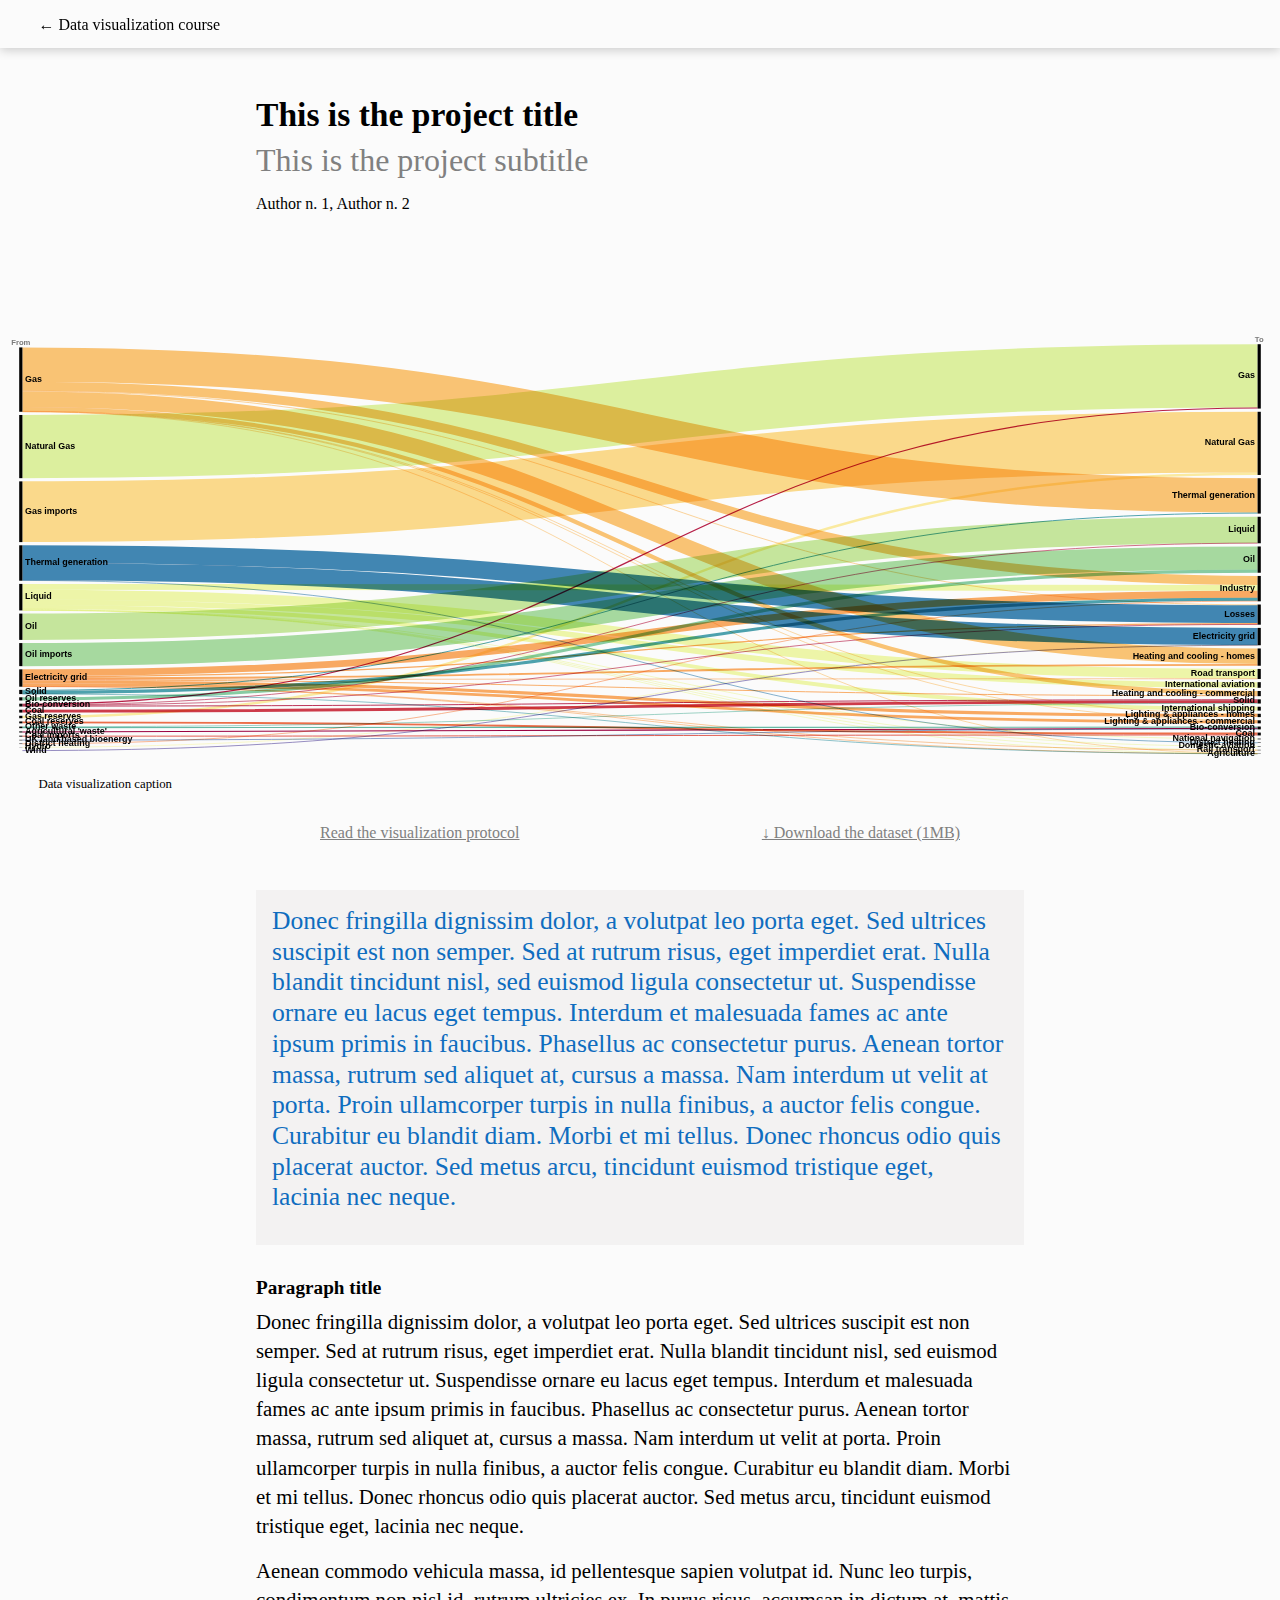
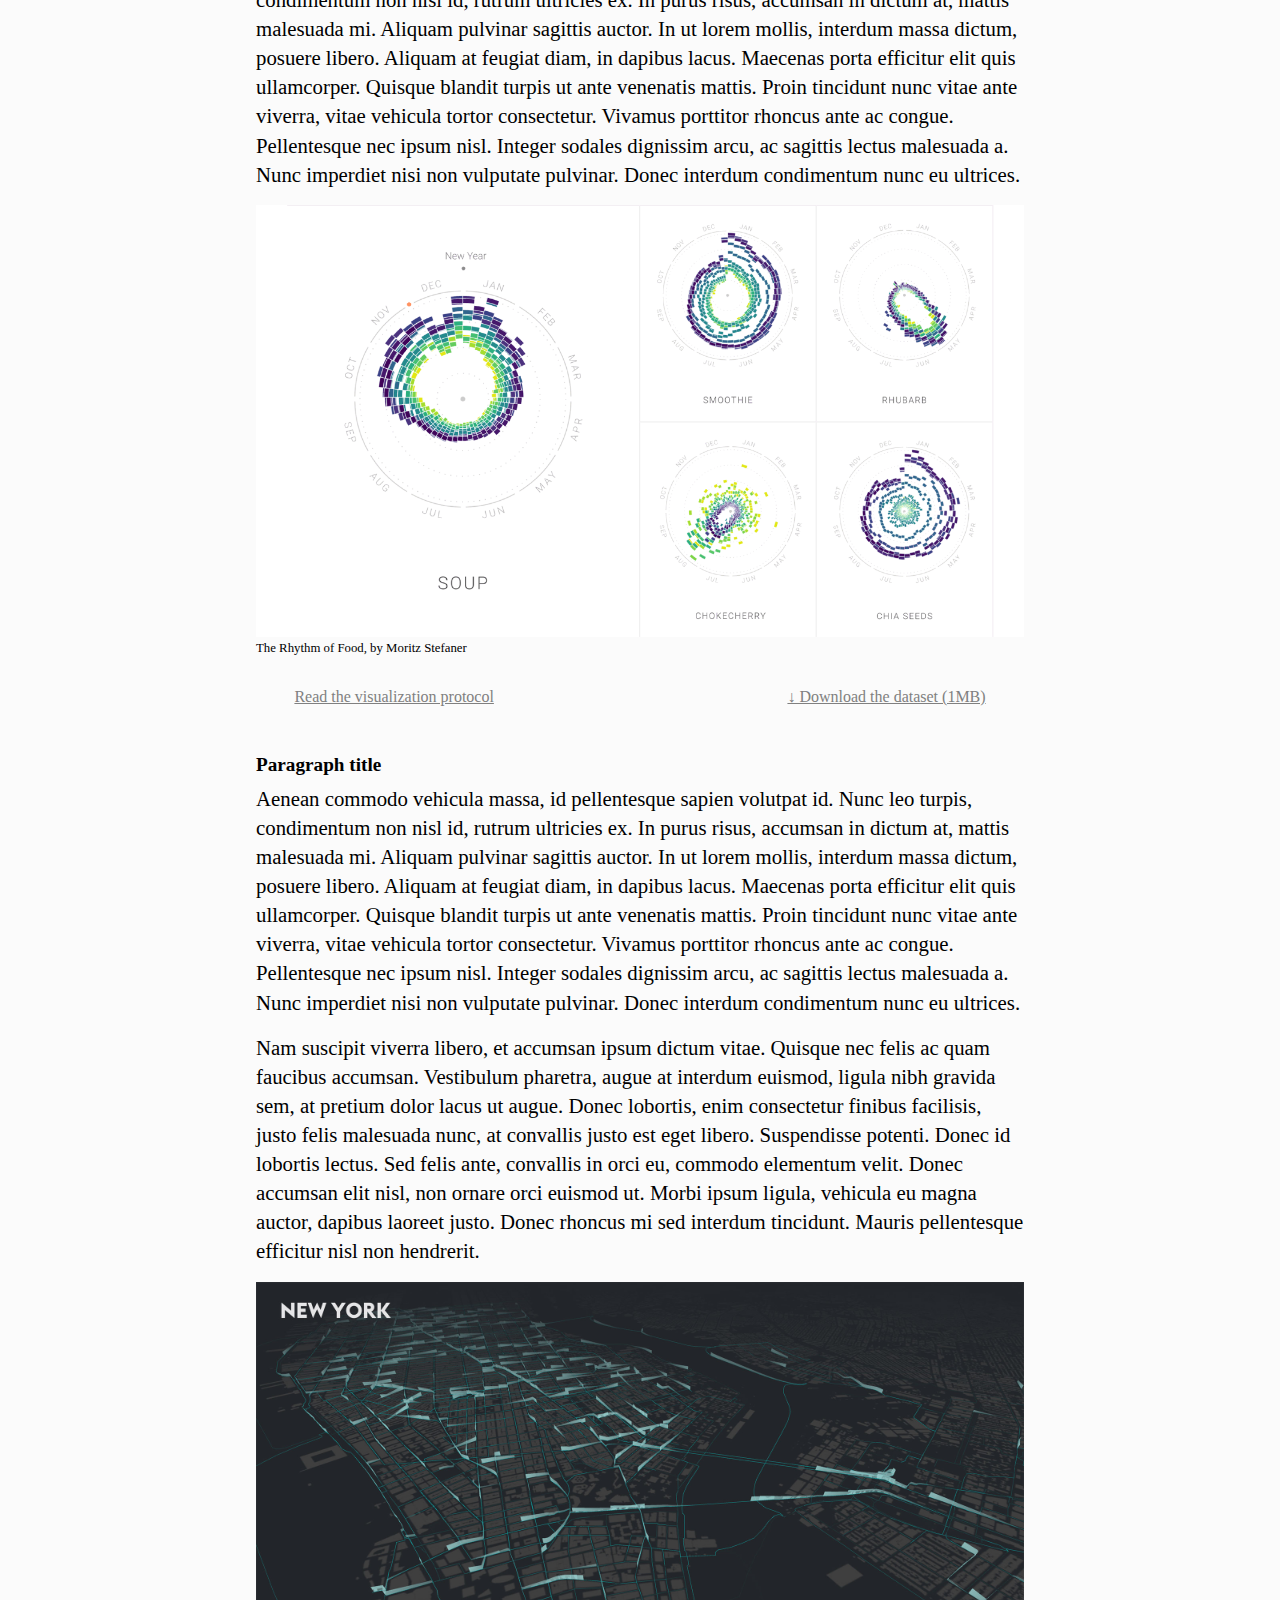
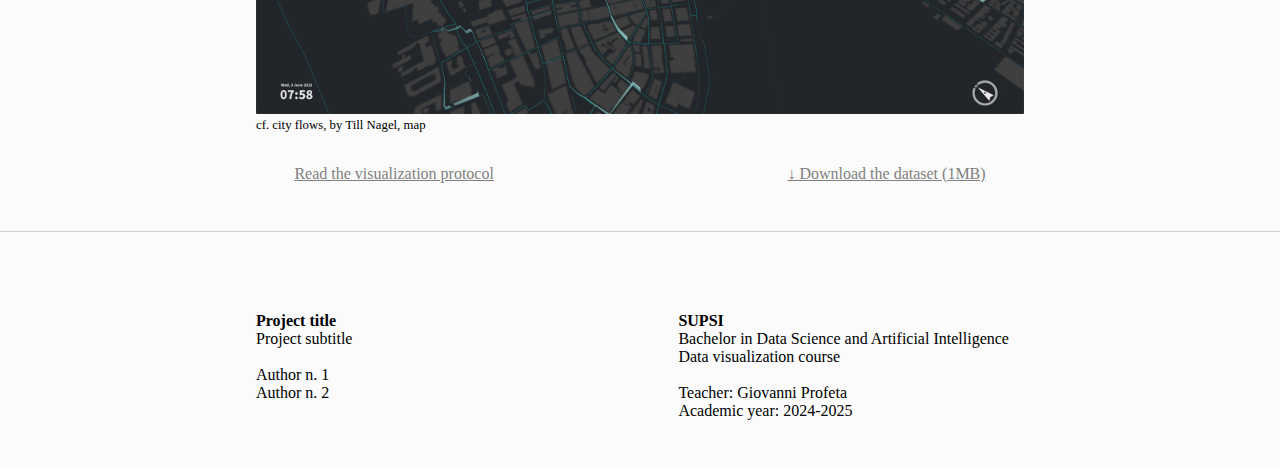
==== template/index.html @ f0602e66 "add the template" ====
<!DOCTYPE html>
<html>
	<head>
		<meta charset="utf-8">
		<title>Title | Data visualization course</title>
		<meta name="description"content="Project description">
		<meta name="author" content="Authors' name and ssurname">
		<meta name="viewport" content="width=device-width, initial-scale=1">
		<!-- allow webpage to be run in full-screen mode -->
		<meta name="mobile-web-app-capable" content="yes">
		<meta name="apple-mobile-web-app-capable" content="yes">
		<!-- set nav bar color -->
		<meta name="theme-color" content="black"> <!-- Chrome, Firefox OS and Opera -->
		<meta name="msapplication-navbutton-color" content="black"> <!-- Windows Phone -->
		<meta name="apple-mobile-web-app-status-bar-style" content="black"> <!-- iOS Safari -->
		<link type="text/css" rel="stylesheet" href="assets/style/style.css">

		<script src='https://api.tiles.mapbox.com/mapbox-gl-js/v2.9.2/mapbox-gl.js'></script>
    	<link href='https://api.tiles.mapbox.com/mapbox-gl-js/v2.9.2/mapbox-gl.css' rel='stylesheet' />
	
		<link rel="preconnect" href="https://fonts.googleapis.com">
		<link rel="preconnect" href="https://fonts.gstatic.com" crossorigin>
		<link href="https://fonts.googleapis.com/css2?family=Roboto:ital,wght@0,400;0,700;1,400&display=swap" rel="stylesheet">
	
		<script src="assets/script/script.js" defer></script>
	</head>
	<body>
		<div id="topbar">
			<nav>
				<div class="go_home">
					<a href="../" title="Go back home">
						<span>
							←
						</span>
						<span>
							Data visualization course
						</span>
					</a>
				</div>
			</nav>
		</div>
		<main>
			<header>
				<h1>
					This is the project title 
				</h1>
				<h2>This is the project subtitle</h2>
				<h3>Author n. 1, Author n. 2</h3>
			</header>
			<section class="no_margin">
				<a name="highlight"></a>
				<figure>
					<object type="image/svg+xml" data="assets/dataviz/viz_01.svg" id="dataviz_01"></object>
					<figcaption>Data visualization caption</figcaption>
				</figure>
				<div class="download download_big">
					<div>
						<a href="assets/dataviz/protocols/01" title="Download visualization protocol" >
							Read the visualization protocol
						</a>
					</div>
					<div>
						<a href="assets/dataviz/dataset+metadata.zip" title="Download dataset">
							↓ Download the dataset (1MB)
						</a>
					</div>
				</div>
			</section>
			<article>
				<section id="abstract">
					<p>
						Donec fringilla dignissim dolor, a volutpat leo porta eget. Sed ultrices suscipit est non semper. Sed at rutrum risus, eget imperdiet erat. Nulla blandit tincidunt nisl, sed euismod ligula consectetur ut. Suspendisse ornare eu lacus eget tempus. Interdum et malesuada fames ac ante ipsum primis in faucibus. Phasellus ac consectetur purus. Aenean tortor massa, rutrum sed aliquet at, cursus a massa. Nam interdum ut velit at porta. Proin ullamcorper turpis in nulla finibus, a auctor felis congue. Curabitur eu blandit diam. Morbi et mi tellus. Donec rhoncus odio quis placerat auctor. Sed metus arcu, tincidunt euismod tristique eget, lacinia nec neque.
					</p>
				</section>
				<section>
					<h4>
						Paragraph title
					</h4>
					<p>
						Donec fringilla dignissim dolor, a volutpat leo porta eget. Sed ultrices suscipit est non semper. Sed at rutrum risus, eget imperdiet erat. Nulla blandit tincidunt nisl, sed euismod ligula consectetur ut. Suspendisse ornare eu lacus eget tempus. Interdum et malesuada fames ac ante ipsum primis in faucibus. Phasellus ac consectetur purus. Aenean tortor massa, rutrum sed aliquet at, cursus a massa. Nam interdum ut velit at porta. Proin ullamcorper turpis in nulla finibus, a auctor felis congue. Curabitur eu blandit diam. Morbi et mi tellus. Donec rhoncus odio quis placerat auctor. Sed metus arcu, tincidunt euismod tristique eget, lacinia nec neque.
					</p>
					<p>
						Aenean commodo vehicula massa, id pellentesque sapien volutpat id. Nunc leo turpis, condimentum non nisl id, rutrum ultricies ex. In purus risus, accumsan in dictum at, mattis malesuada mi. Aliquam pulvinar sagittis auctor. In ut lorem mollis, interdum massa dictum, posuere libero. Aliquam at feugiat diam, in dapibus lacus. Maecenas porta efficitur elit quis ullamcorper. Quisque blandit turpis ut ante venenatis mattis. Proin tincidunt nunc vitae ante viverra, vitae vehicula tortor consectetur. Vivamus porttitor rhoncus ante ac congue. Pellentesque nec ipsum nisl. Integer sodales dignissim arcu, ac sagittis lectus malesuada a. Nunc imperdiet nisi non vulputate pulvinar. Donec interdum condimentum nunc eu ultrices.
					</p>
					<figure class="figure">
						<img src="assets/images/01.png" alt="The Rhythm of Food, by Moritz Stefaner" width="1280" height="720">
						<figcaption>The Rhythm of Food, by Moritz Stefaner</figcaption>
					</figure>
					<div class="download download_small">
						<div>
							<a href="assets/dataviz/protocols/02" title="Download visualization protocol" >
								Read the visualization protocol
							</a>
						</div>
						<div>
							<a href="assets/dataviz/dataset+metadata.zip" title="Download dataset">
								↓ Download the dataset (1MB)
							</a>
						</div>
					</div>
				</section>
				</section>
				<section>
					<h4>
						Paragraph title
					</h4>
					<p>
						Aenean commodo vehicula massa, id pellentesque sapien volutpat id. Nunc leo turpis, condimentum non nisl id, rutrum ultricies ex. In purus risus, accumsan in dictum at, mattis malesuada mi. Aliquam pulvinar sagittis auctor. In ut lorem mollis, interdum massa dictum, posuere libero. Aliquam at feugiat diam, in dapibus lacus. Maecenas porta efficitur elit quis ullamcorper. Quisque blandit turpis ut ante venenatis mattis. Proin tincidunt nunc vitae ante viverra, vitae vehicula tortor consectetur. Vivamus porttitor rhoncus ante ac congue. Pellentesque nec ipsum nisl. Integer sodales dignissim arcu, ac sagittis lectus malesuada a. Nunc imperdiet nisi non vulputate pulvinar. Donec interdum condimentum nunc eu ultrices.
					</p>
					<p>
						Nam suscipit viverra libero, et accumsan ipsum dictum vitae. Quisque nec felis ac quam faucibus accumsan. Vestibulum pharetra, augue at interdum euismod, ligula nibh gravida sem, at pretium dolor lacus ut augue. Donec lobortis, enim consectetur finibus facilisis, justo felis malesuada nunc, at convallis justo est eget libero. Suspendisse potenti. Donec id lobortis lectus. Sed felis ante, convallis in orci eu, commodo elementum velit. Donec accumsan elit nisl, non ornare orci euismod ut. Morbi ipsum ligula, vehicula eu magna auctor, dapibus laoreet justo. Donec rhoncus mi sed interdum tincidunt. Mauris pellentesque efficitur nisl non hendrerit.
					</p>
					<figure class="figure">
						<img src="assets/images/02.png" alt="cf. city flows, by Till Nagel, map" width="1920" height="1080">
						<figcaption>cf. city flows, by Till Nagel, map</figcaption>
					</figure>
					<div class="download download_small">
						<div>
							<a href="assets/dataviz/protocols/03" title="Download visualization protocol" >
								Read the visualization protocol
							</a>
						</div>
						<div>
							<a href="assets/dataviz/dataset+metadata.zip" title="Download dataset">
								↓ Download the dataset (1MB)
							</a>
						</div>
					</div>
				</section>
			</article>
			
			<footer>
				<section>
					<div>
						<strong>Project title</strong><br/>
						Project subtitle<br/><br/>
						Author n. 1<br/>
						Author n. 2
					</div>
					<div>
						<strong>SUPSI</strong><br/>
						Bachelor in Data Science and Artificial Intelligence<br/>
						Data visualization course<br/><br/>
						Teacher: Giovanni Profeta<br/>
						Academic year: 2024-2025
					</div>
				</section>
			</footer>
		</main>
	</body>
</html>
---- template/assets/style/style.css ----
html {
	box-sizing: border-box;
}
*, *:before, *:after {
	box-sizing: inherit;
}
body {
	background-color: #fbfbfb;
	margin:  0;
	font-size: 16px;
	font-family: "Times New Roman", Serif;
}
/* ---- overal layout  -----*/

.link {
	margin-left: -1.25em;
}
.link:before {
	display: inline-block;
	width: 1.25em;
	content: "→";
}
hr{
	opacity: 0.2;
	margin:1em 0 1em 0;
}
figure{
	margin: 0;
}
img{
	max-width: 100%;
	height:  auto;
}
#topbar {
	position: absolute;
	top:  0;
	width: 100%;
	padding: 1rem 3%;
	height: 3rem;
	position: fixed;
	background-color: #fbfbfb;
	color: red;
	box-shadow: 0 2px 10px rgb(0 0 0 / 20%);
	z-index: 999;
}
#topbar nav {
	display: flex;
	justify-content: start;
}
#topbar nav div {
	margin-right: 10px;
}
main{
	margin-top: 3rem;
	position: absolute;
}
header, article, footer section {
	margin: 2rem 30% 0;
}
header {
	margin-top: 3rem;
	margin-bottom: 7rem;
}
.go_home a:hover{
	text-decoration: none;
}
section{
	margin-bottom: 3rem;
}
figure{
	margin: 1rem 0;
}
#icons {
	display: flex;
	justify-content: space-between;
	margin-top: 30px;
}
.protocol h1 {
	font-size: 1.7rem;
	margin-top: 2rem;
}
.protocol h2 {
	font-size: 1.3rem;
}


/* ---- data visualizations -----*/

#dataviz_01 {
	border:  none;
	max-width: 100%;
	height: auto;
}
.download_big {
	display: flex;
	justify-content: space-between;
	margin: 2rem 25%;
}
.download_small {
	display: flex;
	justify-content: space-between;
	margin: 2rem 5%;
}

/* ---- footer -----*/

footer {
	margin-bottom: 3rem;
	border-top: 1px solid #d0d0d0;
	padding-top: 3rem;
}
footer section {	
	display: flex;
	justify-content: space-between;
}
footer section div{
	width: 45%;
}

/* ---- typography -----*/

h1 {
	font-size: 2.1rem;
	font-weight: bold;
	margin: 0 0 0.5rem;
}
h2 {
	font-size: 1.7rem;
	font-weight: normal;
	margin: 0 0 1rem;
}
h3 {
	font-size: 1rem;
	font-weight: normal;
	margin: 0 0 1rem;
}
h4 {
	font-size: 1.2rem;
	font-weight: bold;
	margin: 0 0 0.5rem;
}
p{
	font-size: 1.3rem;
	line-height: 1.4;
	margin: 0 0 1rem;
}
figcaption{
	font-size: 0.8rem;
}
a{
	text-decoration: none;
	color:black;
}
a:hover{
	text-decoration: underline;
}
ul{
	margin:0;
	padding: 0;
	list-style: none;
}
.author {
	width: 200px;
	display: inline-block;
}
#abstract{
	margin-bottom: 2rem;
}
figcaption{
	padding: 0;
}
.no_margin figcaption {
	padding: 0 3%;
}
#abstract {
	background-color: #f3f2f2;
	color: #0F6DBF;
	padding: 1rem;
}
#abstract p {
	font-style: normal;
	font-weight: normal;
	font-size: 1.6rem;
	line-height: 1.2;
}
.download a {
	text-decoration: underline;
	color: gray;
}
.download a:hover {  
	color: black;
}



/* ---- tablet version -----*/

@media only screen and (max-width: 1440px) {
	header, article, footer section {
		margin-left: 20%;
		margin-right: 20%;
	}
}

@media only screen and (max-width: 992px) {
	h1 {
		font-size: 1.9rem;
	}
	h2, #abstract {
		font-size: 1.5rem;
	}
	.author {
		display: block;
	}
	li {
		margin-bottom: 1em;
	}
	header, article, footer section {
		margin-left: 5%;
		margin-right: 5%;
	}
	footer section{
		display: block;
	}
	footer section div:nth-child(1) {
		margin-bottom: 3rem;
	}
	.download {
		display: flex;
		justify-content: space-between;
		margin: 1rem 5%;
	}
	.download_small {
		margin: 0;
	}
	figcaption{
		padding: 0%;
	}
	.no_margin figcaption {
		padding: 0 5%;
	}
	footer section div{
		width: 100%;
	}

	/* ---- map -----*/

	#map02{
		width: calc(100% - 180px);
	}
	#sidebar_map02 {
		width: 180px;
	}
	#map04{
		width: calc(100% - 180px);
	}
	#sidebar_map04 {
		width: 180px;
	}

}
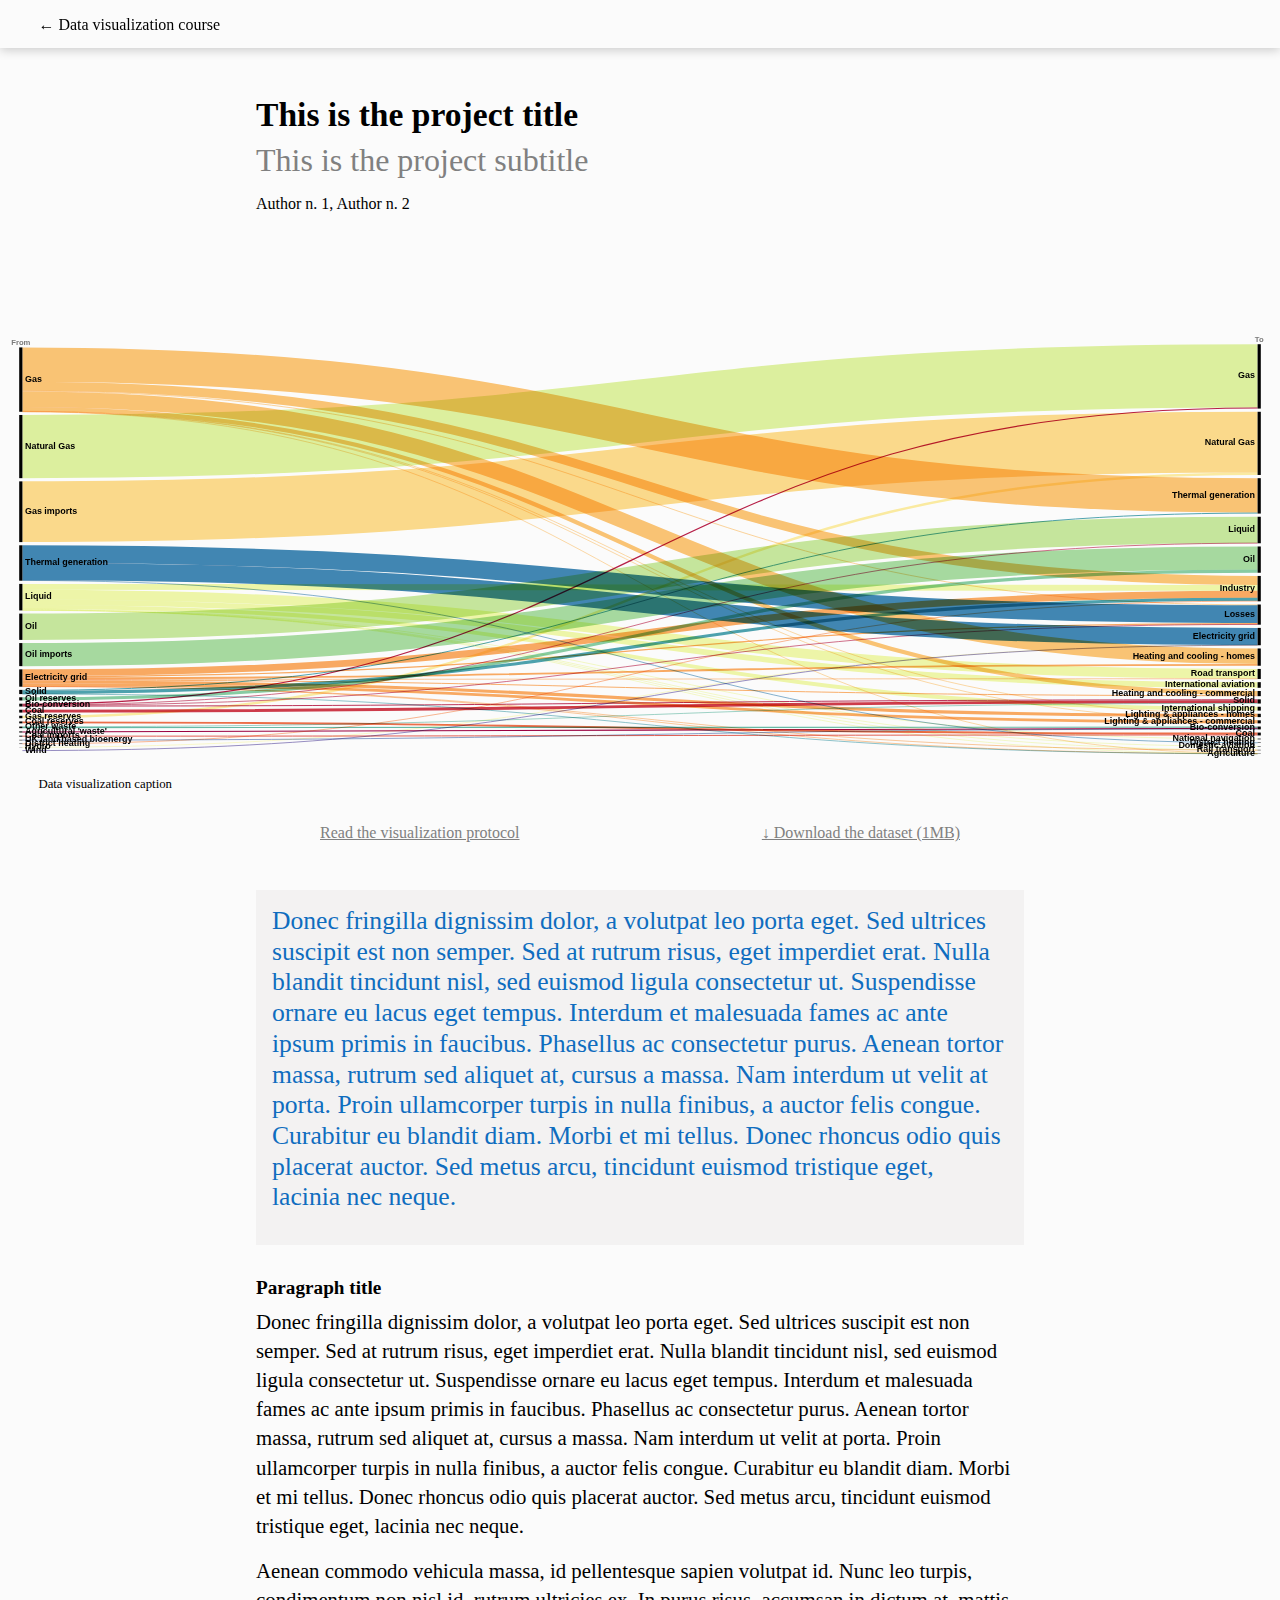
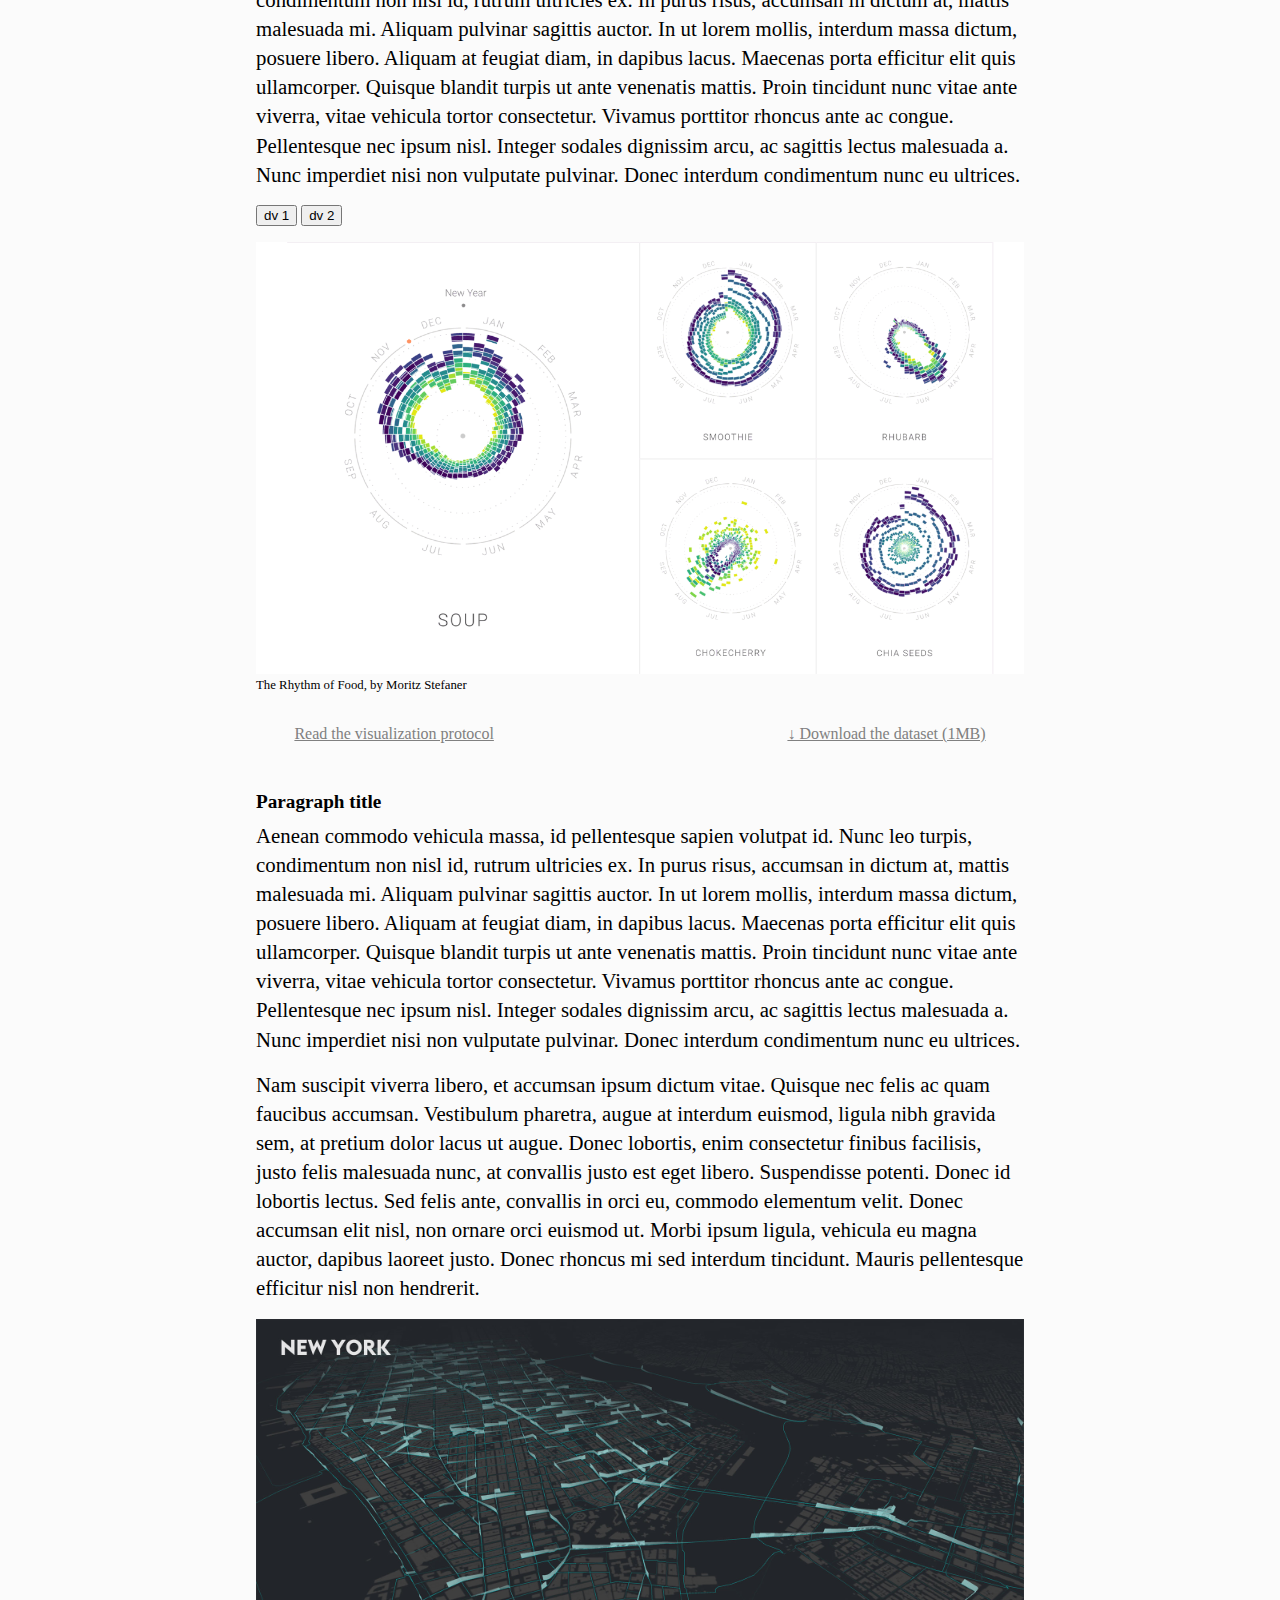
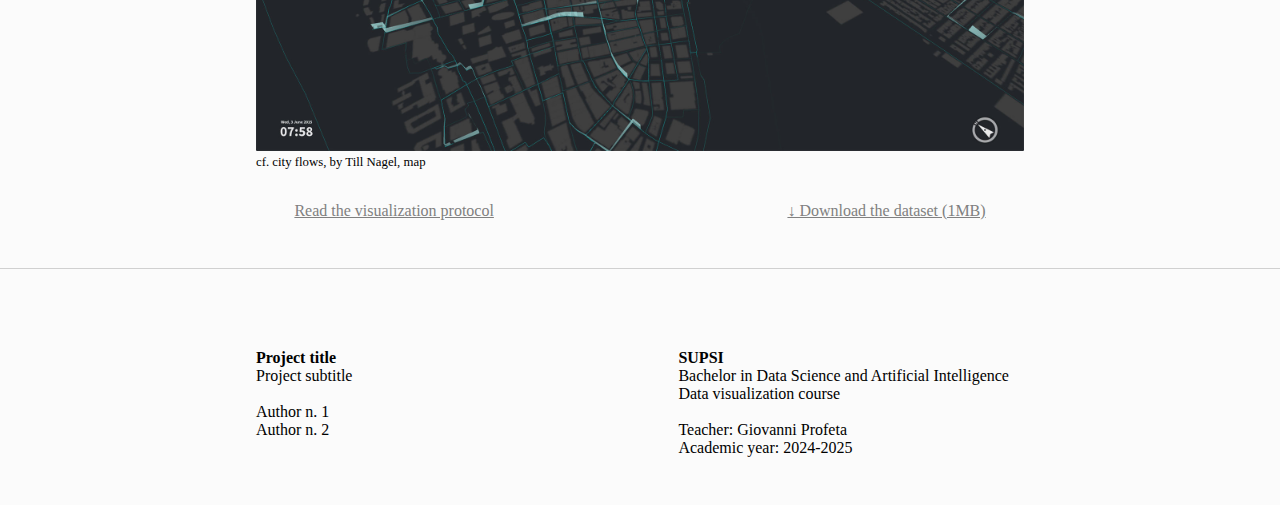
==== commit 96e37bb4: "remove unnecessary code" ====
--- a/template/index.html
+++ b/template/index.html
@@ -15,8 +15,8 @@
 		<meta name="apple-mobile-web-app-status-bar-style" content="black"> <!-- iOS Safari -->
 		<link type="text/css" rel="stylesheet" href="assets/style/style.css">
 
-		<script src='https://api.tiles.mapbox.com/mapbox-gl-js/v2.9.2/mapbox-gl.js'></script>
-    	<link href='https://api.tiles.mapbox.com/mapbox-gl-js/v2.9.2/mapbox-gl.css' rel='stylesheet' />
+		<!-- <script src='https://api.tiles.mapbox.com/mapbox-gl-js/v2.9.2/mapbox-gl.js'></script>
+    	<link href='https://api.tiles.mapbox.com/mapbox-gl-js/v2.9.2/mapbox-gl.css' rel='stylesheet' /> -->
 	
 		<link rel="preconnect" href="https://fonts.googleapis.com">
 		<link rel="preconnect" href="https://fonts.gstatic.com" crossorigin>
@@ -82,10 +82,18 @@
 					<p>
 						Aenean commodo vehicula massa, id pellentesque sapien volutpat id. Nunc leo turpis, condimentum non nisl id, rutrum ultricies ex. In purus risus, accumsan in dictum at, mattis malesuada mi. Aliquam pulvinar sagittis auctor. In ut lorem mollis, interdum massa dictum, posuere libero. Aliquam at feugiat diam, in dapibus lacus. Maecenas porta efficitur elit quis ullamcorper. Quisque blandit turpis ut ante venenatis mattis. Proin tincidunt nunc vitae ante viverra, vitae vehicula tortor consectetur. Vivamus porttitor rhoncus ante ac congue. Pellentesque nec ipsum nisl. Integer sodales dignissim arcu, ac sagittis lectus malesuada a. Nunc imperdiet nisi non vulputate pulvinar. Donec interdum condimentum nunc eu ultrices.
 					</p>
+
+					<div>
+						<button id="dv_1">dv 1</button>
+						<button id="dv_2">dv 2</button>
+					</div>
+
 					<figure class="figure">
 						<img src="assets/images/01.png" alt="The Rhythm of Food, by Moritz Stefaner" width="1280" height="720">
 						<figcaption>The Rhythm of Food, by Moritz Stefaner</figcaption>
 					</figure>
+
+
 					<div class="download download_small">
 						<div>
 							<a href="assets/dataviz/protocols/02" title="Download visualization protocol" >
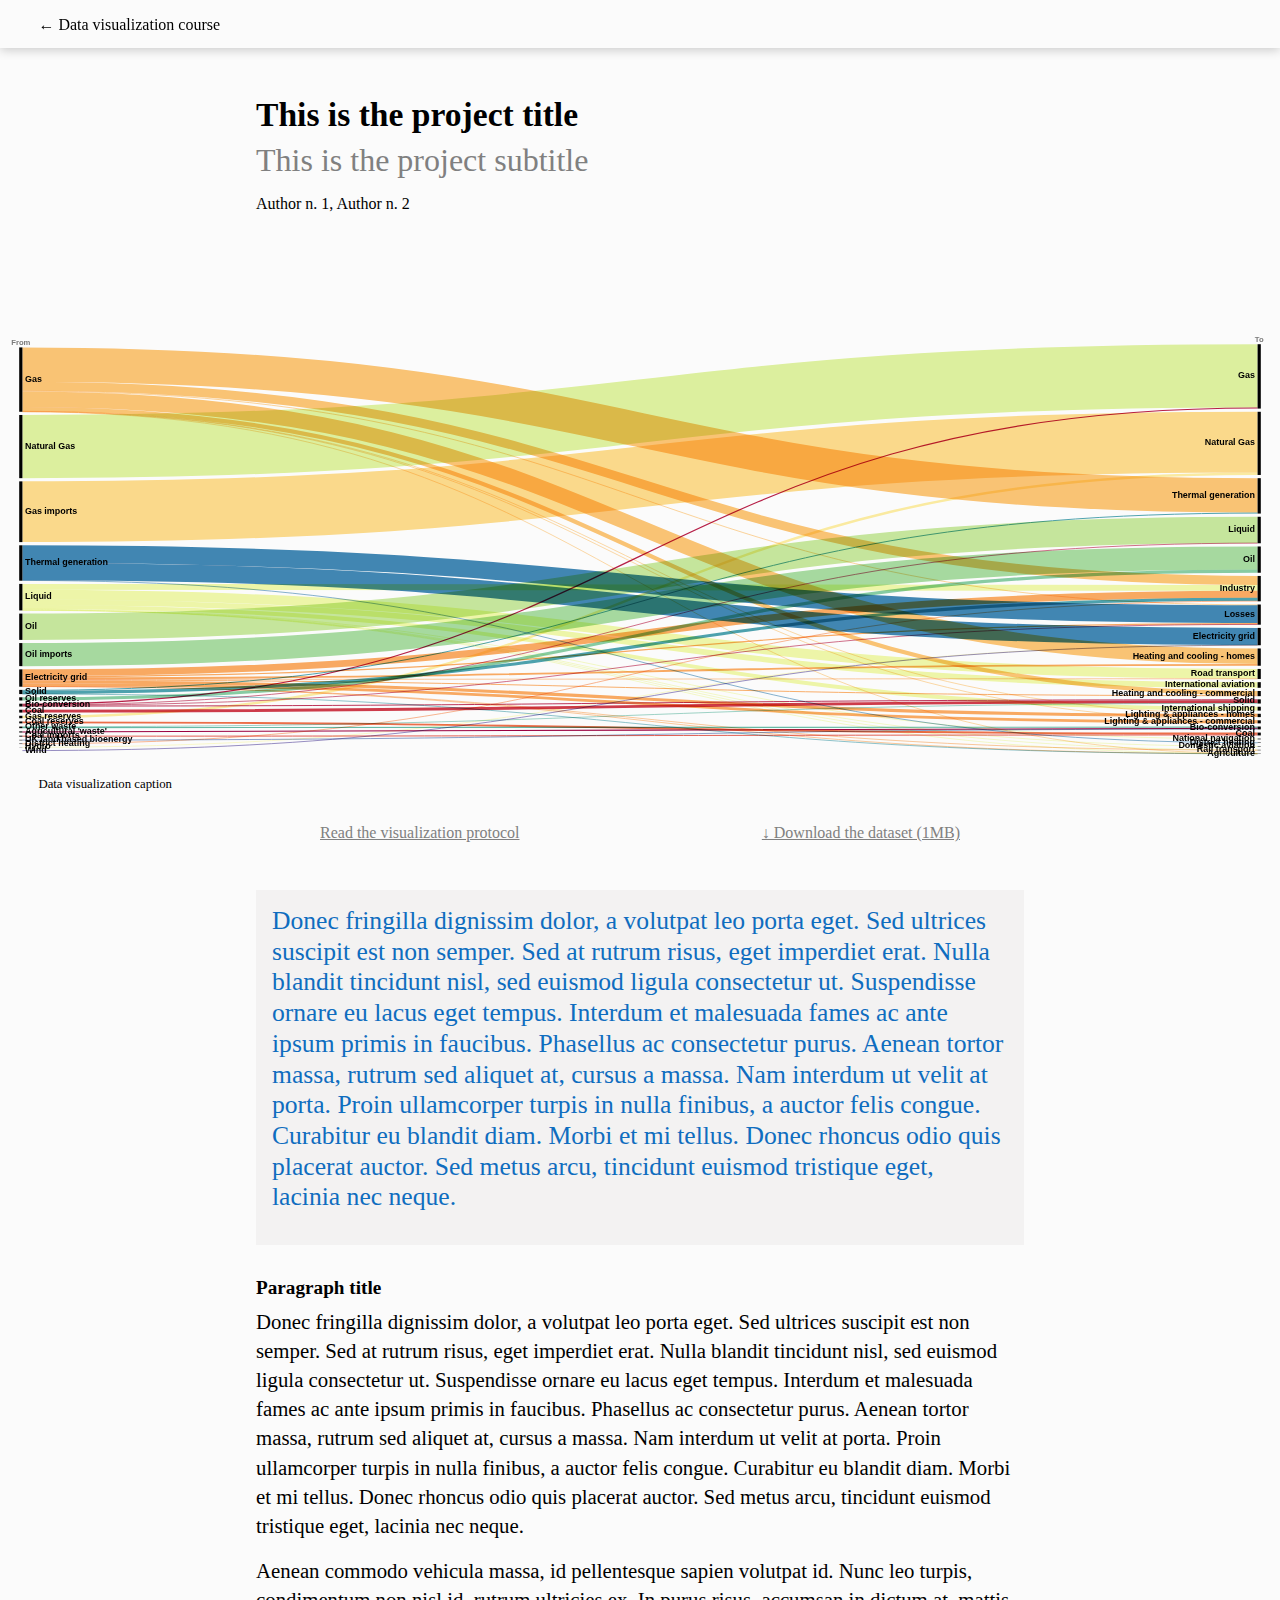
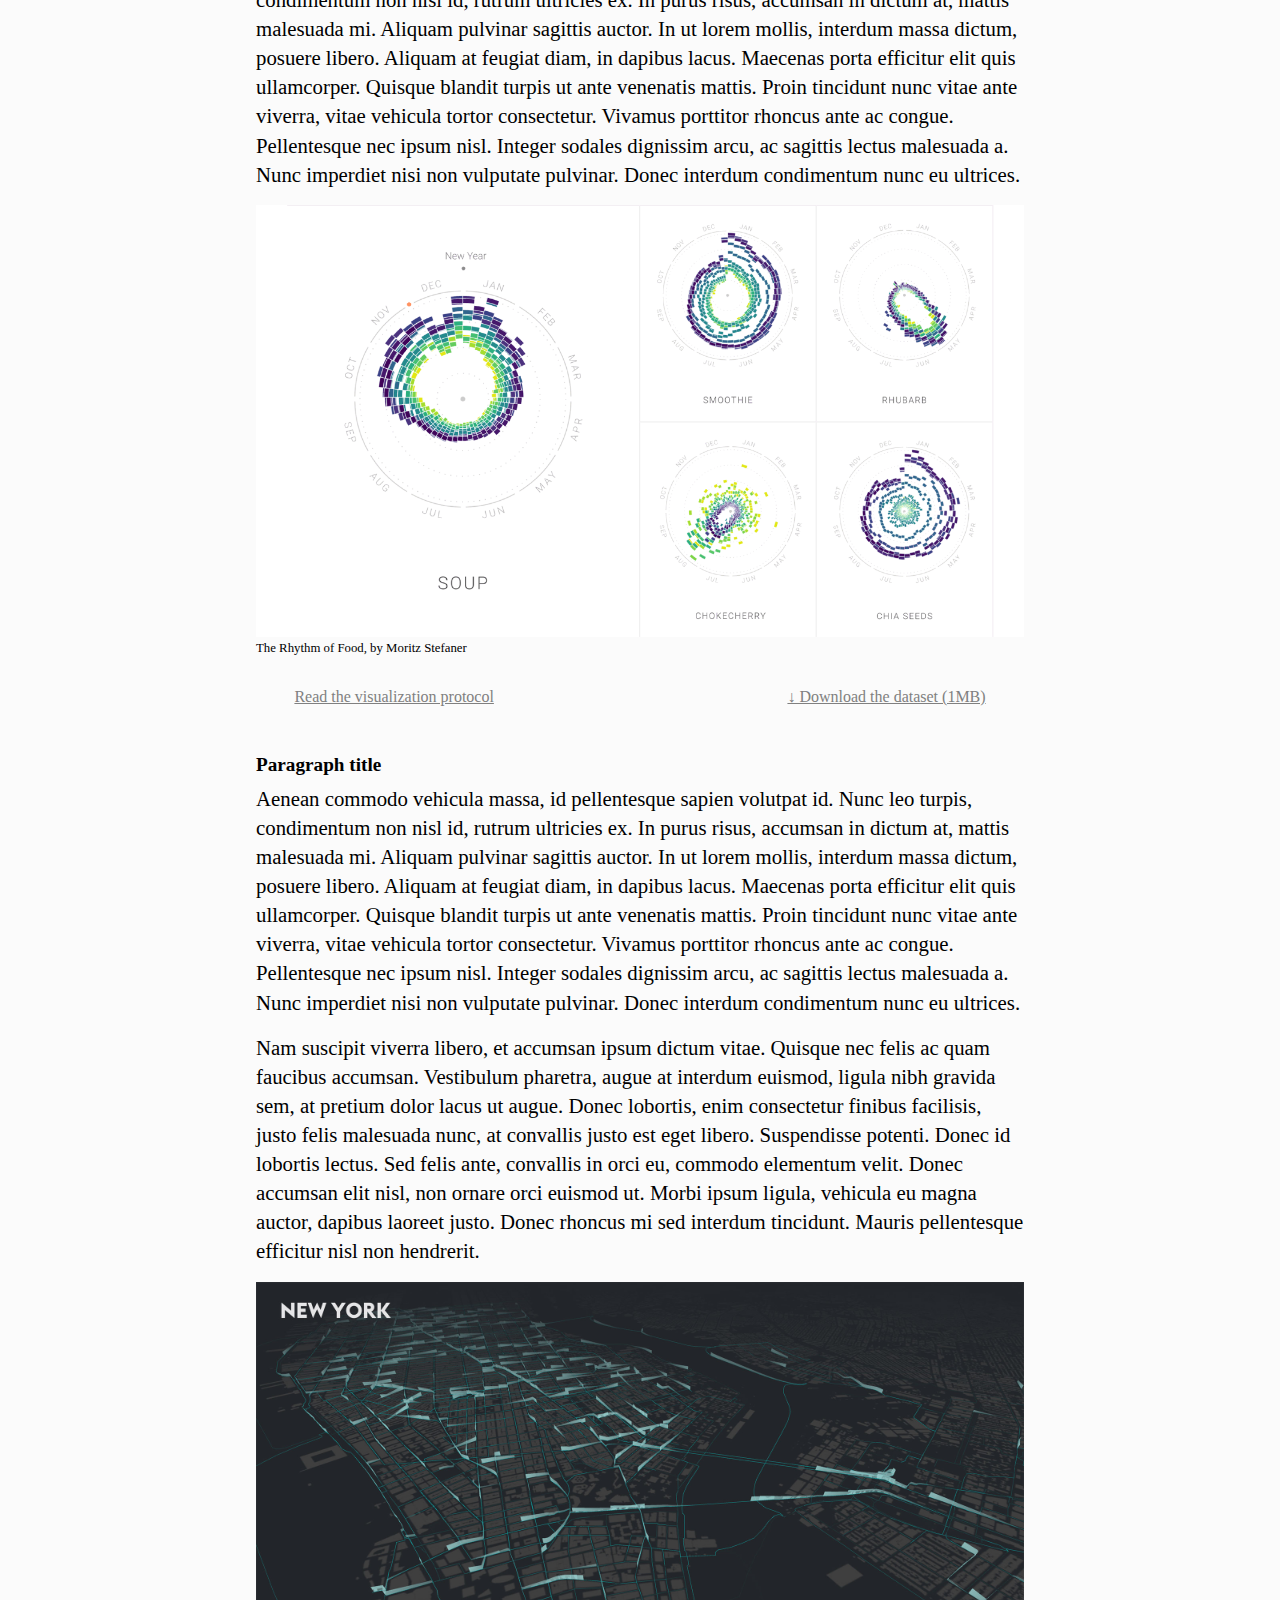
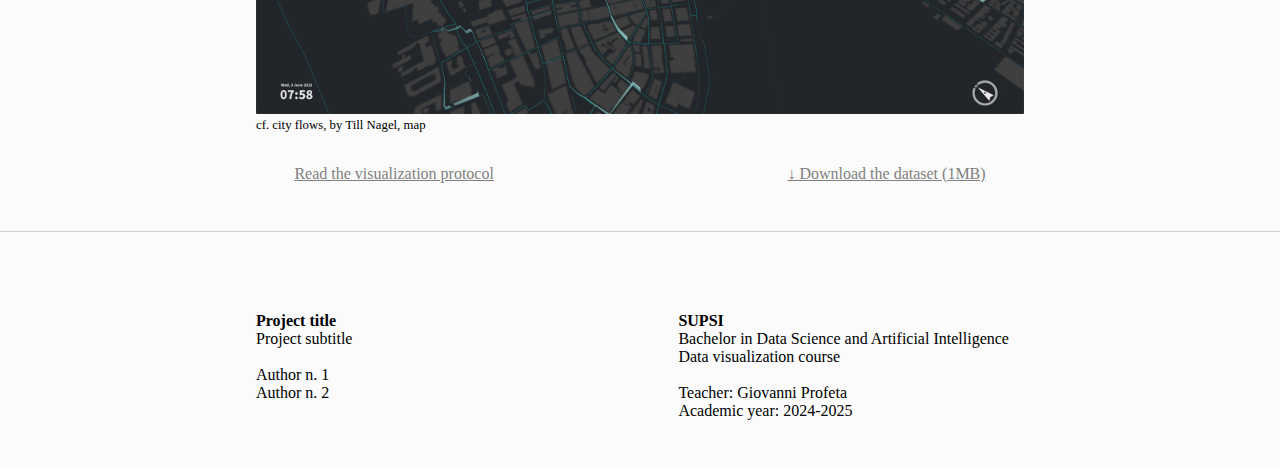
==== commit f4673635: "remove unnecessary code" ====
--- a/template/index.html
+++ b/template/index.html
@@ -82,12 +82,6 @@
 					<p>
 						Aenean commodo vehicula massa, id pellentesque sapien volutpat id. Nunc leo turpis, condimentum non nisl id, rutrum ultricies ex. In purus risus, accumsan in dictum at, mattis malesuada mi. Aliquam pulvinar sagittis auctor. In ut lorem mollis, interdum massa dictum, posuere libero. Aliquam at feugiat diam, in dapibus lacus. Maecenas porta efficitur elit quis ullamcorper. Quisque blandit turpis ut ante venenatis mattis. Proin tincidunt nunc vitae ante viverra, vitae vehicula tortor consectetur. Vivamus porttitor rhoncus ante ac congue. Pellentesque nec ipsum nisl. Integer sodales dignissim arcu, ac sagittis lectus malesuada a. Nunc imperdiet nisi non vulputate pulvinar. Donec interdum condimentum nunc eu ultrices.
 					</p>
-
-					<div>
-						<button id="dv_1">dv 1</button>
-						<button id="dv_2">dv 2</button>
-					</div>
-
 					<figure class="figure">
 						<img src="assets/images/01.png" alt="The Rhythm of Food, by Moritz Stefaner" width="1280" height="720">
 						<figcaption>The Rhythm of Food, by Moritz Stefaner</figcaption>
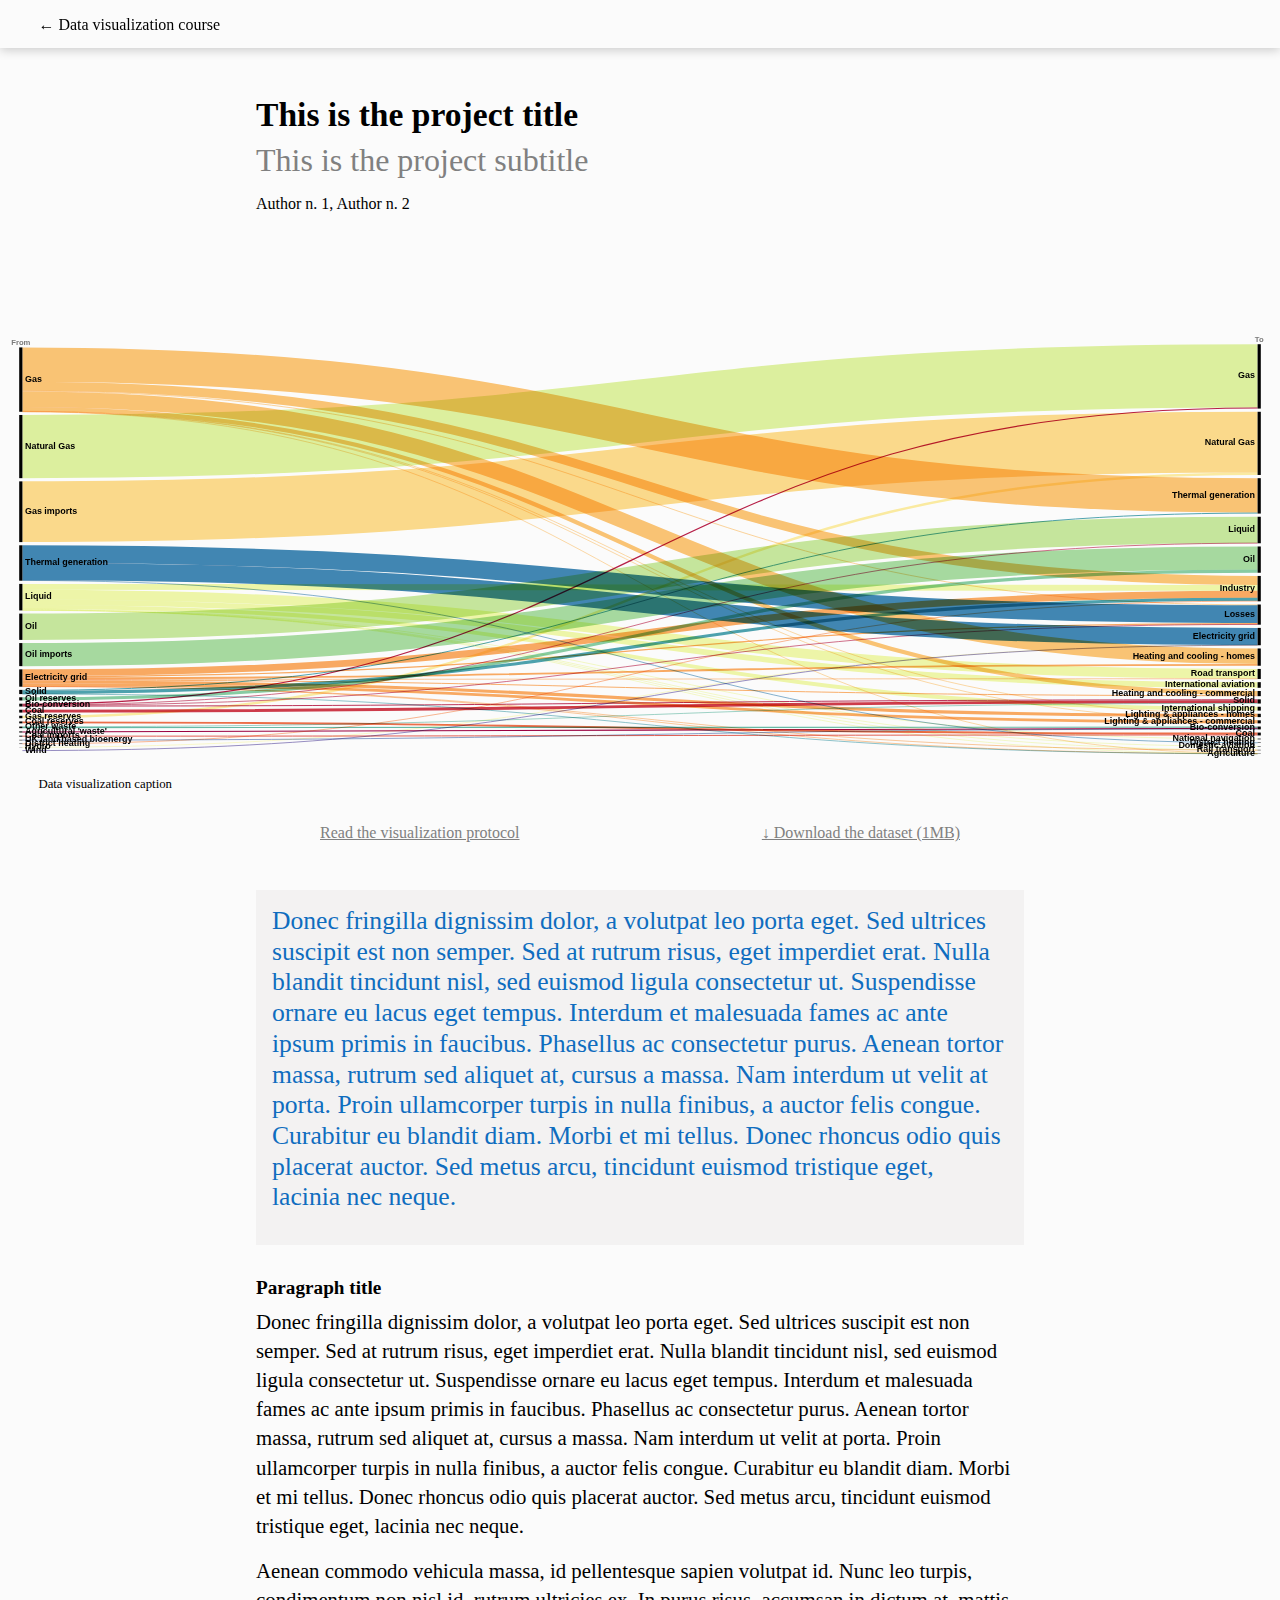
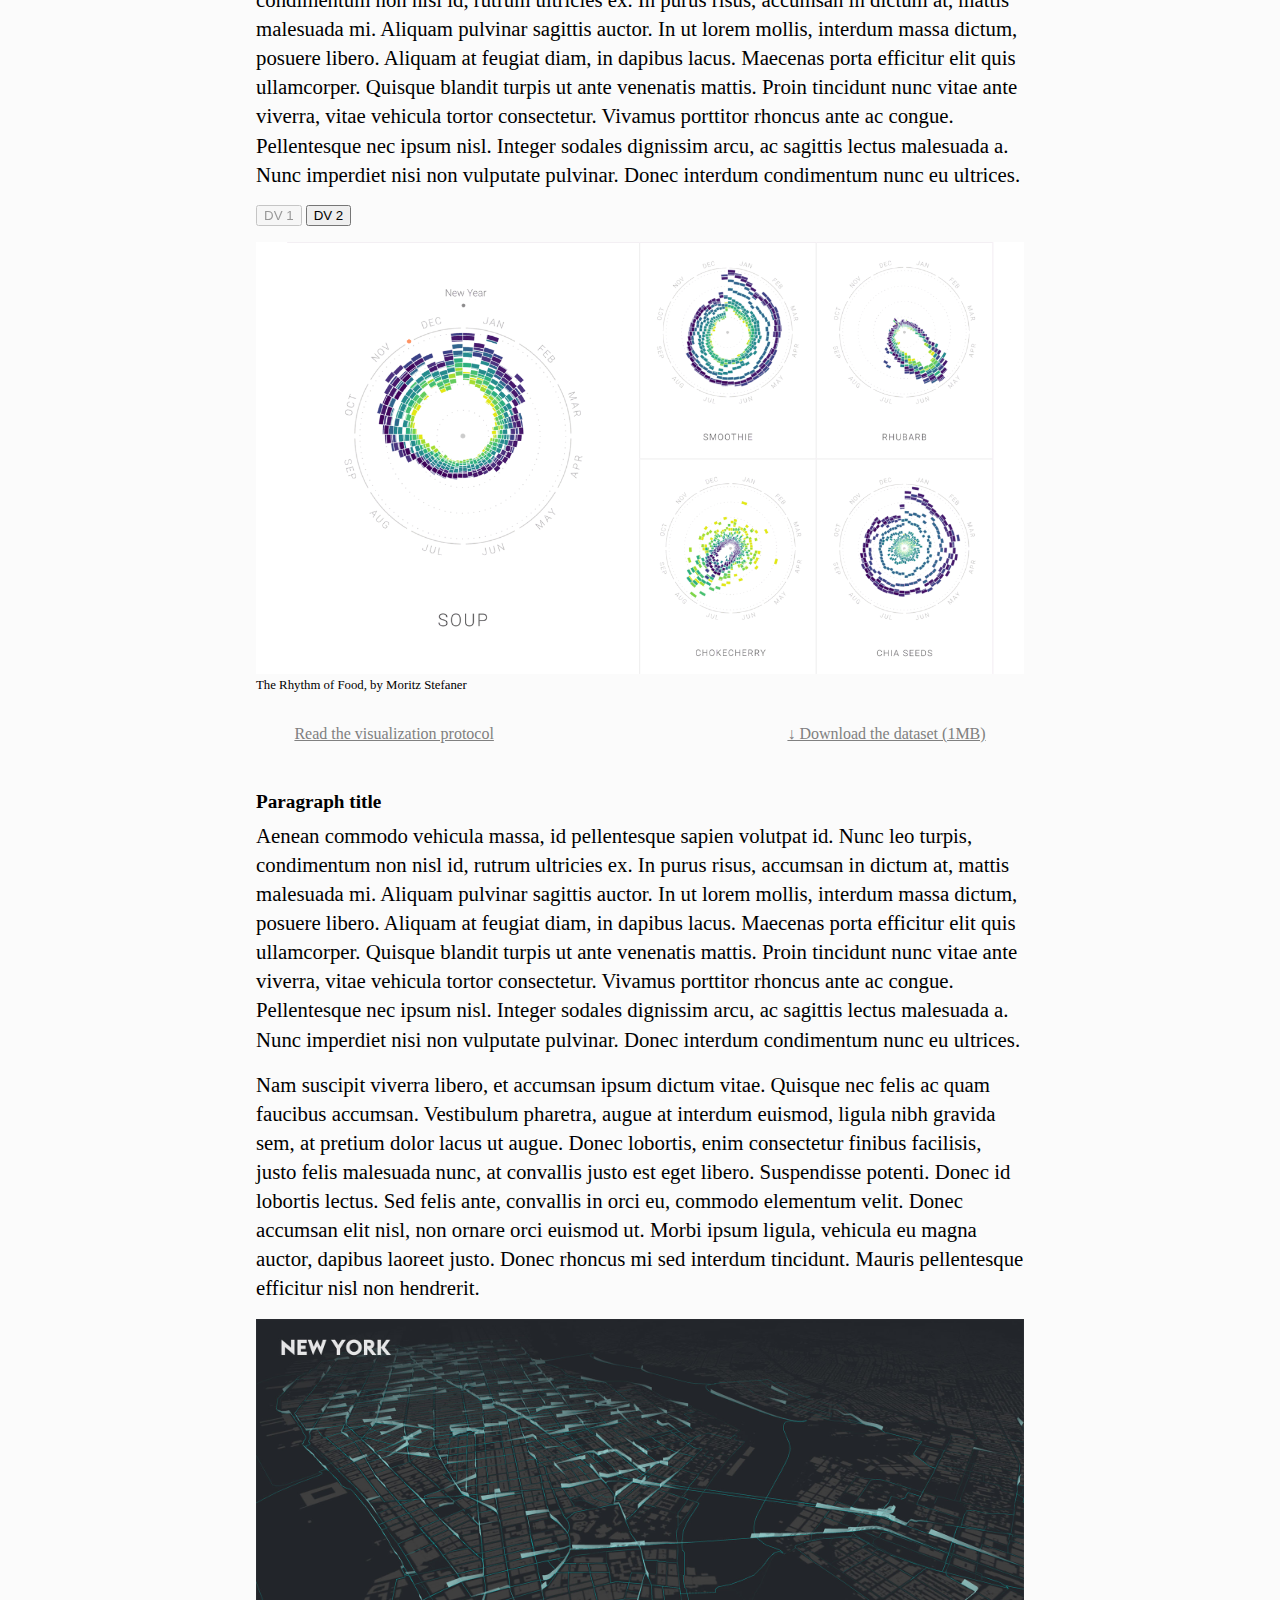
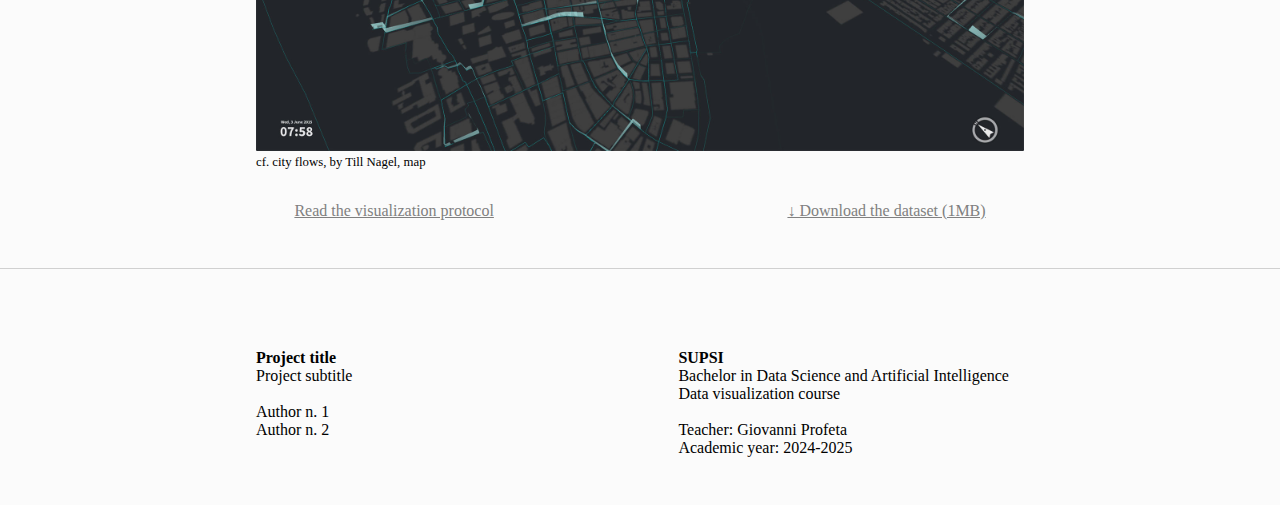
==== commit 976cdbc6: "add two buttons to switch between two images" ====
--- a/template/index.html
+++ b/template/index.html
@@ -82,9 +82,15 @@
 					<p>
 						Aenean commodo vehicula massa, id pellentesque sapien volutpat id. Nunc leo turpis, condimentum non nisl id, rutrum ultricies ex. In purus risus, accumsan in dictum at, mattis malesuada mi. Aliquam pulvinar sagittis auctor. In ut lorem mollis, interdum massa dictum, posuere libero. Aliquam at feugiat diam, in dapibus lacus. Maecenas porta efficitur elit quis ullamcorper. Quisque blandit turpis ut ante venenatis mattis. Proin tincidunt nunc vitae ante viverra, vitae vehicula tortor consectetur. Vivamus porttitor rhoncus ante ac congue. Pellentesque nec ipsum nisl. Integer sodales dignissim arcu, ac sagittis lectus malesuada a. Nunc imperdiet nisi non vulputate pulvinar. Donec interdum condimentum nunc eu ultrices.
 					</p>
+					
+					<div>
+						<button id="button-id1" style="opacity: 0.4">DV 1</button>
+						<button id="button-id2">DV 2</button>
+					</div>
+					
 					<figure class="figure">
-						<img src="assets/images/01.png" alt="The Rhythm of Food, by Moritz Stefaner" width="1280" height="720">
-						<figcaption>The Rhythm of Food, by Moritz Stefaner</figcaption>
+						<img src="assets/images/01.png" id="dv-box" alt="The Rhythm of Food, by Moritz Stefaner" width="1280" height="720">
+						<figcaption id="dv-caption">The Rhythm of Food, by Moritz Stefaner</figcaption>
 					</figure>
 
 
